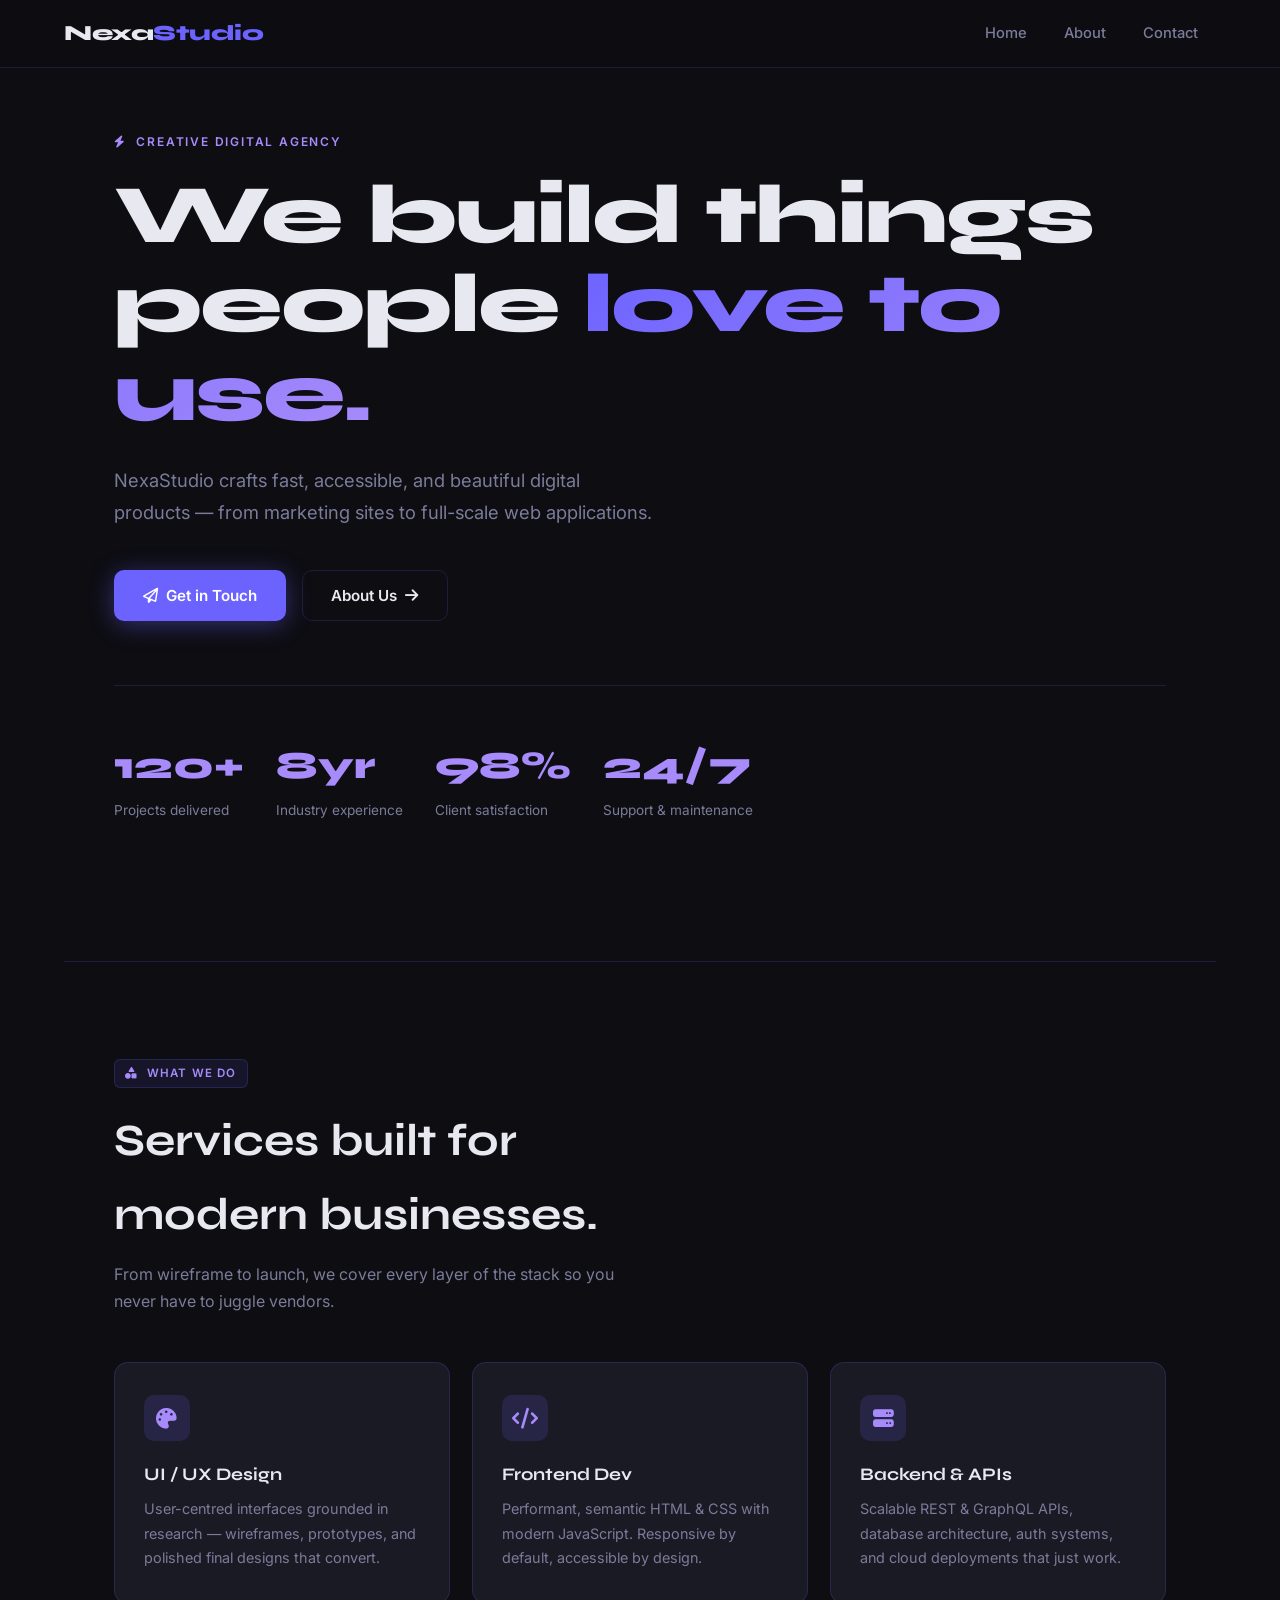
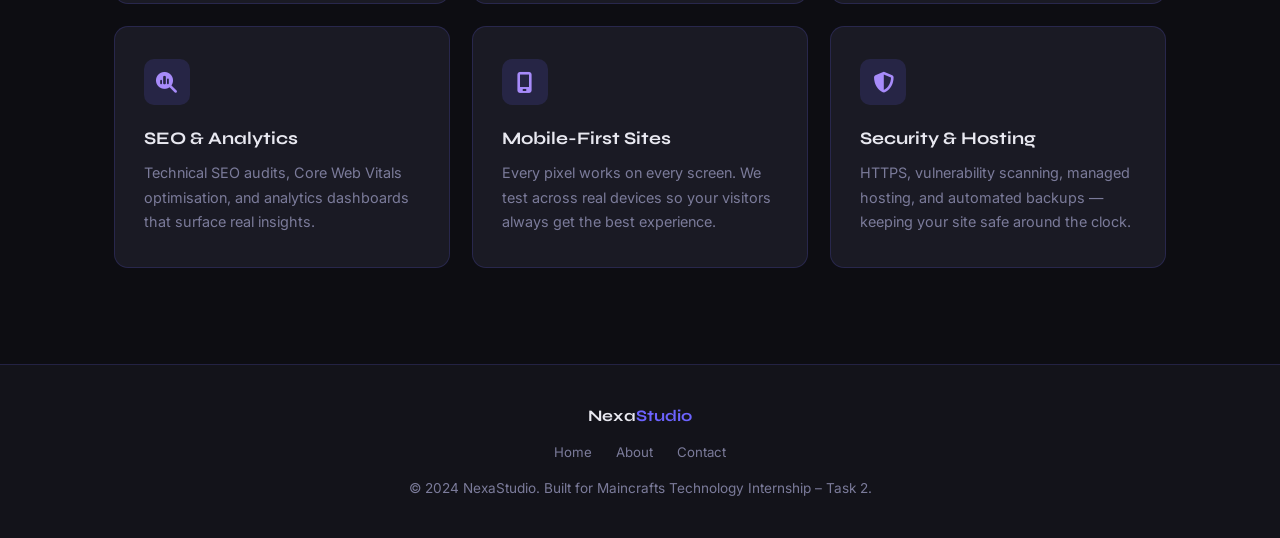
==== index.html @ 51364ab9 "first commit" ====
<!DOCTYPE html>
<html lang="en" data-page="home">
<head>
  <meta charset="UTF-8" />
  <meta name="viewport" content="width=device-width, initial-scale=1.0"/>
  <title>NexaStudio – Home</title>
  <link href="https://fonts.googleapis.com/css2?family=Syne:wght@400;600;700;800&family=Inter:wght@300;400;500&display=swap" rel="stylesheet"/>
  <link rel="stylesheet" href="https://cdnjs.cloudflare.com/ajax/libs/font-awesome/6.5.0/css/all.min.css"/>
  <link rel="stylesheet" href="style.css"/>
</head>
<body>

  <!-- ══════════ NAVBAR ══════════ -->
  <nav>
    <div class="nav-brand">Nexa<span>Studio</span></div>

    <button class="hamburger" id="hamburger" aria-label="Toggle menu">
      <span></span>
      <span></span>
      <span></span>
    </button>

    <ul class="nav-links" id="navLinks">
      <li><a href="index.html"   class="nav-link" data-page="home">Home</a></li>
      <li><a href="about.html"   class="nav-link" data-page="about">About</a></li>
      <li><a href="contact.html" class="nav-link" data-page="contact">Contact</a></li>
    </ul>
  </nav>

  <!-- ══════════ MAIN CONTENT ══════════ -->
  <main class="page">

    <!-- ── Hero ── -->
    <section class="hero">
      <span class="eyebrow">
        <i class="fa-solid fa-bolt"></i>&nbsp; Creative Digital Agency
      </span>

      <h1>
        We build things<br>
        people <span class="grad">love to use.</span>
      </h1>

      <p>
        NexaStudio crafts fast, accessible, and beautiful digital products —
        from marketing sites to full-scale web applications.
      </p>

      <div class="btn-row">
        <a href="contact.html" class="btn btn-primary">
          <i class="fa-regular fa-paper-plane"></i> Get in Touch
        </a>
        <a href="about.html" class="btn btn-ghost">
          About Us <i class="fa-solid fa-arrow-right"></i>
        </a>
      </div>

      <div class="stats">
        <div class="stat">
          <h3>120+</h3>
          <p>Projects delivered</p>
        </div>
        <div class="stat">
          <h3>8yr</h3>
          <p>Industry experience</p>
        </div>
        <div class="stat">
          <h3>98%</h3>
          <p>Client satisfaction</p>
        </div>
        <div class="stat">
          <h3>24/7</h3>
          <p>Support &amp; maintenance</p>
        </div>
      </div>
    </section>

    <div class="divider"></div>

    <!-- ── Services / Features ── -->
    <section>
      <div class="tag">
        <i class="fa-solid fa-shapes"></i>&nbsp; What we do
      </div>
      <h2 class="section-label">Services built for<br>modern businesses.</h2>
      <p class="section-sub">
        From wireframe to launch, we cover every layer of the stack so you never
        have to juggle vendors.
      </p>

      <div class="services-grid">
        <div class="card">
          <div class="card-icon"><i class="fa-solid fa-palette"></i></div>
          <h3>UI / UX Design</h3>
          <p>User-centred interfaces grounded in research — wireframes, prototypes,
             and polished final designs that convert.</p>
        </div>

        <div class="card">
          <div class="card-icon"><i class="fa-solid fa-code"></i></div>
          <h3>Frontend Dev</h3>
          <p>Performant, semantic HTML &amp; CSS with modern JavaScript.
             Responsive by default, accessible by design.</p>
        </div>

        <div class="card">
          <div class="card-icon"><i class="fa-solid fa-server"></i></div>
          <h3>Backend &amp; APIs</h3>
          <p>Scalable REST &amp; GraphQL APIs, database architecture, auth systems,
             and cloud deployments that just work.</p>
        </div>

        <div class="card">
          <div class="card-icon"><i class="fa-solid fa-magnifying-glass-chart"></i></div>
          <h3>SEO &amp; Analytics</h3>
          <p>Technical SEO audits, Core Web Vitals optimisation, and analytics
             dashboards that surface real insights.</p>
        </div>

        <div class="card">
          <div class="card-icon"><i class="fa-solid fa-mobile-screen"></i></div>
          <h3>Mobile-First Sites</h3>
          <p>Every pixel works on every screen. We test across real devices so your
             visitors always get the best experience.</p>
        </div>

        <div class="card">
          <div class="card-icon"><i class="fa-solid fa-shield-halved"></i></div>
          <h3>Security &amp; Hosting</h3>
          <p>HTTPS, vulnerability scanning, managed hosting, and automated backups —
             keeping your site safe around the clock.</p>
        </div>
      </div>
    </section>

  </main>

  <!-- ══════════ FOOTER ══════════ -->
  <footer>
    <p class="foot-brand">Nexa<span>Studio</span></p>
    <div class="foot-links">
      <a href="index.html">Home</a>
      <a href="about.html">About</a>
      <a href="contact.html">Contact</a>
    </div>
    <p>© 2024 NexaStudio. Built for Maincrafts Technology Internship – Task 2.</p>
  </footer>

  <script src="main.js"></script>
</body>
</html>
---- style.css ----
/* ═══════════════════════════════════════
   NexaStudio – Main Stylesheet
   style.css
═══════════════════════════════════════ */

*, *::before, *::after {
  box-sizing: border-box;
  margin: 0;
  padding: 0;
}

:root {
  --bg:       #0D0D12;
  --surface:  #13131A;
  --card:     #1A1A24;
  --accent:   #6C63FF;
  --accent2:  #A78BFA;
  --text:     #E8E8F0;
  --muted:    #7B7B9A;
  --border:   rgba(108, 99, 255, .18);
  --radius:   14px;
  --nav-h:    68px;
}

html {
  scroll-behavior: smooth;
}

body {
  background: var(--bg);
  color: var(--text);
  font-family: 'Inter', sans-serif;
  font-size: 16px;
  line-height: 1.65;
  min-height: 100vh;
}

/* ── NAVBAR ── */
nav {
  position: fixed;
  top: 0; left: 0; right: 0;
  height: var(--nav-h);
  background: rgba(13, 13, 18, .85);
  backdrop-filter: blur(14px);
  border-bottom: 1px solid var(--border);
  display: flex;
  align-items: center;
  padding: 0 clamp(1.2rem, 5vw, 4rem);
  z-index: 1000;
  justify-content: space-between;
}

.nav-brand {
  font-family: 'Syne', sans-serif;
  font-size: 1.35rem;
  font-weight: 800;
  color: var(--text);
  letter-spacing: -.5px;
}

.nav-brand span {
  color: var(--accent);
}

.nav-links {
  display: flex;
  gap: 0;
  list-style: none;
}

.nav-links a {
  display: block;
  padding: .45rem 1.15rem;
  border-radius: 8px;
  color: var(--muted);
  text-decoration: none;
  font-size: .92rem;
  font-weight: 500;
  transition: color .2s, background .2s;
  cursor: pointer;
}

.nav-links a:hover,
.nav-links a.active {
  color: var(--text);
  background: rgba(108, 99, 255, .12);
}

.nav-links a.active {
  color: var(--accent2);
}

/* Hamburger */
.hamburger {
  display: none;
  flex-direction: column;
  gap: 5px;
  cursor: pointer;
  background: none;
  border: none;
  padding: 6px;
}

.hamburger span {
  display: block;
  width: 22px;
  height: 2px;
  background: var(--text);
  border-radius: 2px;
  transition: transform .3s, opacity .3s;
}

.hamburger.open span:nth-child(1) { transform: translateY(7px) rotate(45deg); }
.hamburger.open span:nth-child(2) { opacity: 0; }
.hamburger.open span:nth-child(3) { transform: translateY(-7px) rotate(-45deg); }

@media (max-width: 640px) {
  .hamburger { display: flex; }

  .nav-links {
    position: fixed;
    top: var(--nav-h);
    left: 0; right: 0;
    background: var(--surface);
    border-bottom: 1px solid var(--border);
    flex-direction: column;
    padding: 1rem 1.5rem 1.5rem;
    display: none;
  }

  .nav-links.open { display: flex; }
  .nav-links a { padding: .7rem 1rem; font-size: 1rem; }
}

/* ── SHARED LAYOUT ── */
.page {
  padding-top: var(--nav-h);
  min-height: 100vh;
}

section {
  padding: clamp(3rem, 8vw, 6rem) clamp(1.2rem, 5vw, 5rem);
  max-width: 1180px;
  margin: 0 auto;
}

.divider {
  height: 1px;
  background: var(--border);
  margin: 0 clamp(1.2rem, 5vw, 5rem);
}

/* ── SHARED COMPONENTS ── */
.tag {
  display: inline-block;
  font-size: .72rem;
  font-weight: 600;
  letter-spacing: .1em;
  text-transform: uppercase;
  color: var(--accent2);
  background: rgba(108, 99, 255, .1);
  border: 1px solid rgba(108, 99, 255, .2);
  border-radius: 6px;
  padding: .25rem .65rem;
  margin-bottom: 1rem;
}

.section-label {
  font-family: 'Syne', sans-serif;
  font-size: clamp(1.8rem, 4vw, 2.8rem);
  font-weight: 700;
  color: var(--text);
  margin-bottom: .6rem;
}

.section-sub {
  color: var(--muted);
  max-width: 520px;
  margin-bottom: 3rem;
}

.btn {
  display: inline-flex;
  align-items: center;
  gap: .5rem;
  padding: .75rem 1.8rem;
  border-radius: 10px;
  font-size: .95rem;
  font-weight: 600;
  text-decoration: none;
  cursor: pointer;
  transition: transform .15s, box-shadow .15s;
  border: none;
  font-family: 'Inter', sans-serif;
}

.btn:hover { transform: translateY(-2px); }

.btn-primary {
  background: var(--accent);
  color: #fff;
  box-shadow: 0 4px 24px rgba(108, 99, 255, .4);
}

.btn-primary:hover {
  box-shadow: 0 8px 32px rgba(108, 99, 255, .55);
}

.btn-ghost {
  background: transparent;
  color: var(--text);
  border: 1.5px solid var(--border);
}

.btn-ghost:hover {
  border-color: var(--accent);
  color: var(--accent2);
}

/* ── CARD ── */
.card {
  background: var(--card);
  border: 1px solid var(--border);
  border-radius: var(--radius);
  padding: 2rem 1.8rem;
  transition: border-color .2s, transform .2s;
}

.card:hover {
  border-color: var(--accent);
  transform: translateY(-4px);
}

.card-icon {
  width: 46px;
  height: 46px;
  background: rgba(108, 99, 255, .15);
  border-radius: 10px;
  display: flex;
  align-items: center;
  justify-content: center;
  font-size: 1.3rem;
  color: var(--accent2);
  margin-bottom: 1.2rem;
}

.card h3 {
  font-family: 'Syne', sans-serif;
  font-size: 1.1rem;
  font-weight: 700;
  margin-bottom: .5rem;
}

.card p {
  font-size: .9rem;
  color: var(--muted);
  line-height: 1.7;
}

/* ── FOOTER ── */
footer {
  background: var(--surface);
  border-top: 1px solid var(--border);
  padding: 2.4rem clamp(1.2rem, 5vw, 5rem);
  text-align: center;
}

.foot-brand {
  font-family: 'Syne', sans-serif;
  font-weight: 700;
  font-size: 1rem;
  color: var(--text);
  margin-bottom: .4rem;
}

.foot-brand span { color: var(--accent); }

.foot-links {
  display: flex;
  justify-content: center;
  gap: 1.5rem;
  margin: .8rem 0;
}

.foot-links a {
  color: var(--muted);
  font-size: .83rem;
  text-decoration: none;
  transition: color .2s;
  cursor: pointer;
}

.foot-links a:hover { color: var(--accent2); }

footer p {
  color: var(--muted);
  font-size: .85rem;
}

/* ════════════════════
   HOME PAGE
════════════════════ */

.hero {
  min-height: calc(100vh - var(--nav-h));
  display: flex;
  flex-direction: column;
  justify-content: center;
  padding-top: clamp(2rem, 6vw, 4rem);
}

.eyebrow {
  display: inline-block;
  font-size: .75rem;
  font-weight: 600;
  letter-spacing: .15em;
  text-transform: uppercase;
  color: var(--accent2);
  margin-bottom: 1.2rem;
}

.hero h1 {
  font-family: 'Syne', sans-serif;
  font-size: clamp(2.6rem, 7vw, 5.2rem);
  font-weight: 800;
  line-height: 1.07;
  letter-spacing: -2px;
  color: var(--text);
}

.hero h1 .grad {
  background: linear-gradient(135deg, var(--accent), var(--accent2));
  -webkit-background-clip: text;
  -webkit-text-fill-color: transparent;
  background-clip: text;
}

.hero p {
  margin: 1.6rem 0 2.6rem;
  font-size: clamp(.97rem, 2.2vw, 1.15rem);
  color: var(--muted);
  max-width: 540px;
  line-height: 1.75;
}

.btn-row {
  display: flex;
  gap: 1rem;
  flex-wrap: wrap;
}

.stats {
  display: flex;
  flex-wrap: wrap;
  gap: 2rem;
  margin-top: 4rem;
  padding-top: 3rem;
  border-top: 1px solid var(--border);
}

.stat h3 {
  font-family: 'Syne', sans-serif;
  font-size: 2.4rem;
  font-weight: 800;
  color: var(--accent2);
}

.stat p {
  font-size: .85rem;
  color: var(--muted);
  margin-top: .15rem;
}

.services-grid {
  display: grid;
  grid-template-columns: repeat(auto-fit, minmax(260px, 1fr));
  gap: 1.4rem;
}

/* ════════════════════
   ABOUT PAGE
════════════════════ */

.about-grid {
  display: grid;
  grid-template-columns: 1fr 1fr;
  gap: 4rem;
  align-items: center;
}

@media (max-width: 720px) {
  .about-grid { grid-template-columns: 1fr; gap: 2.5rem; }
}

.about-visual {
  position: relative;
  aspect-ratio: 4 / 4.5;
  border-radius: var(--radius);
  background: var(--card);
  border: 1px solid var(--border);
  overflow: hidden;
  display: flex;
  align-items: center;
  justify-content: center;
}

.about-visual::before {
  content: '';
  position: absolute;
  width: 220px;
  height: 220px;
  border-radius: 50%;
  background: radial-gradient(circle, rgba(108,99,255,.25), transparent 70%);
  top: 50%; left: 50%;
  transform: translate(-50%, -50%);
}

.about-visual-inner {
  text-align: center;
  position: relative;
  z-index: 1;
}

.about-visual-inner i {
  font-size: 5rem;
  color: var(--accent);
  opacity: .4;
}

.about-visual-inner p {
  color: var(--muted);
  font-size: .85rem;
  margin-top: 1rem;
}

.about-body h2 {
  font-family: 'Syne', sans-serif;
  font-size: clamp(1.8rem, 3.5vw, 2.5rem);
  font-weight: 800;
  line-height: 1.15;
  margin-bottom: 1.2rem;
}

.about-body h2 em {
  font-style: normal;
  color: var(--accent2);
}

.about-body p {
  color: var(--muted);
  margin-bottom: 1rem;
  font-size: .97rem;
}

.values-grid {
  display: grid;
  grid-template-columns: repeat(auto-fit, minmax(200px, 1fr));
  gap: 1.2rem;
  margin-top: 1.5rem;
}

.value-item {
  background: var(--card);
  border: 1px solid var(--border);
  border-radius: var(--radius);
  padding: 1.5rem 1.3rem;
}

.value-item i {
  color: var(--accent2);
  margin-bottom: .8rem;
  font-size: 1.3rem;
  display: block;
}

.value-item h4 {
  font-family: 'Syne', sans-serif;
  font-size: .97rem;
  font-weight: 700;
  margin-bottom: .3rem;
}

.value-item p {
  font-size: .83rem;
  color: var(--muted);
}

.team-grid {
  display: grid;
  grid-template-columns: repeat(auto-fit, minmax(200px, 1fr));
  gap: 1.3rem;
  margin-top: 3.5rem;
}

.team-card {
  background: var(--card);
  border: 1px solid var(--border);
  border-radius: var(--radius);
  padding: 1.8rem 1.4rem;
  text-align: center;
  transition: border-color .2s, transform .2s;
}

.team-card:hover {
  border-color: var(--accent);
  transform: translateY(-3px);
}

.avatar {
  width: 70px;
  height: 70px;
  border-radius: 50%;
  background: rgba(108, 99, 255, .15);
  display: flex;
  align-items: center;
  justify-content: center;
  margin: 0 auto 1rem;
  font-size: 1.8rem;
  color: var(--accent2);
}

.team-card h4 {
  font-family: 'Syne', sans-serif;
  font-size: 1rem;
  font-weight: 700;
}

.team-card span {
  font-size: .8rem;
  color: var(--muted);
}

/* ════════════════════
   CONTACT PAGE
════════════════════ */

.contact-wrap {
  display: grid;
  grid-template-columns: 1fr 1.4fr;
  gap: 3.5rem;
  align-items: start;
}

@media (max-width: 720px) {
  .contact-wrap { grid-template-columns: 1fr; }
}

.contact-info h2 {
  font-family: 'Syne', sans-serif;
  font-size: clamp(1.8rem, 3.5vw, 2.4rem);
  font-weight: 800;
  margin-bottom: .8rem;
}

.contact-info > p {
  color: var(--muted);
  margin-bottom: 2rem;
  font-size: .96rem;
}

.info-item {
  display: flex;
  gap: 1rem;
  align-items: flex-start;
  margin-bottom: 1.4rem;
}

.info-icon {
  width: 40px;
  height: 40px;
  border-radius: 9px;
  background: rgba(108, 99, 255, .12);
  display: flex;
  align-items: center;
  justify-content: center;
  color: var(--accent2);
  font-size: 1rem;
  flex-shrink: 0;
}

.info-item div h5 {
  font-size: .88rem;
  font-weight: 600;
  color: var(--text);
}

.info-item div p {
  font-size: .83rem;
  color: var(--muted);
}

/* Form Card */
.form-card {
  background: var(--card);
  border: 1px solid var(--border);
  border-radius: var(--radius);
  padding: 2.2rem;
}

.form-card h3 {
  font-family: 'Syne', sans-serif;
  font-size: 1.2rem;
  font-weight: 700;
  margin-bottom: 1.6rem;
}

.form-row {
  display: grid;
  grid-template-columns: 1fr 1fr;
  gap: 1rem;
}

@media (max-width: 480px) {
  .form-row { grid-template-columns: 1fr; }
}

.form-group {
  margin-bottom: 1.1rem;
}

.form-group label {
  display: block;
  font-size: .82rem;
  font-weight: 600;
  color: var(--muted);
  margin-bottom: .4rem;
  letter-spacing: .04em;
}

.form-group input,
.form-group select,
.form-group textarea {
  width: 100%;
  background: var(--bg);
  border: 1.5px solid var(--border);
  border-radius: 9px;
  padding: .72rem 1rem;
  color: var(--text);
  font-family: 'Inter', sans-serif;
  font-size: .93rem;
  outline: none;
  transition: border-color .2s;
}

.form-group input:focus,
.form-group textarea:focus,
.form-group select:focus {
  border-color: var(--accent);
}

.form-group textarea {
  resize: vertical;
  min-height: 120px;
}

.form-group select option {
  background: var(--surface);
}

/* Validation states */
.form-group input.error,
.form-group textarea.error {
  border-color: #f87171;
}

.err-msg {
  display: none;
  font-size: .78rem;
  color: #f87171;
  margin-top: .3rem;
}

.err-msg.show {
  display: block;
}

/* Success banner */
.success-banner {
  display: none;
  background: rgba(52, 211, 153, .1);
  border: 1.5px solid rgba(52, 211, 153, .35);
  border-radius: 10px;
  padding: 1.1rem 1.3rem;
  color: #34d399;
  font-size: .93rem;
  margin-bottom: 1.3rem;
  align-items: center;
  gap: .7rem;
}

.success-banner.show {
  display: flex;
}

/* ── Reduced motion ── */
@media (prefers-reduced-motion: reduce) {
  *, *::before, *::after {
    transition: none !important;
    animation: none !important;
  }
}
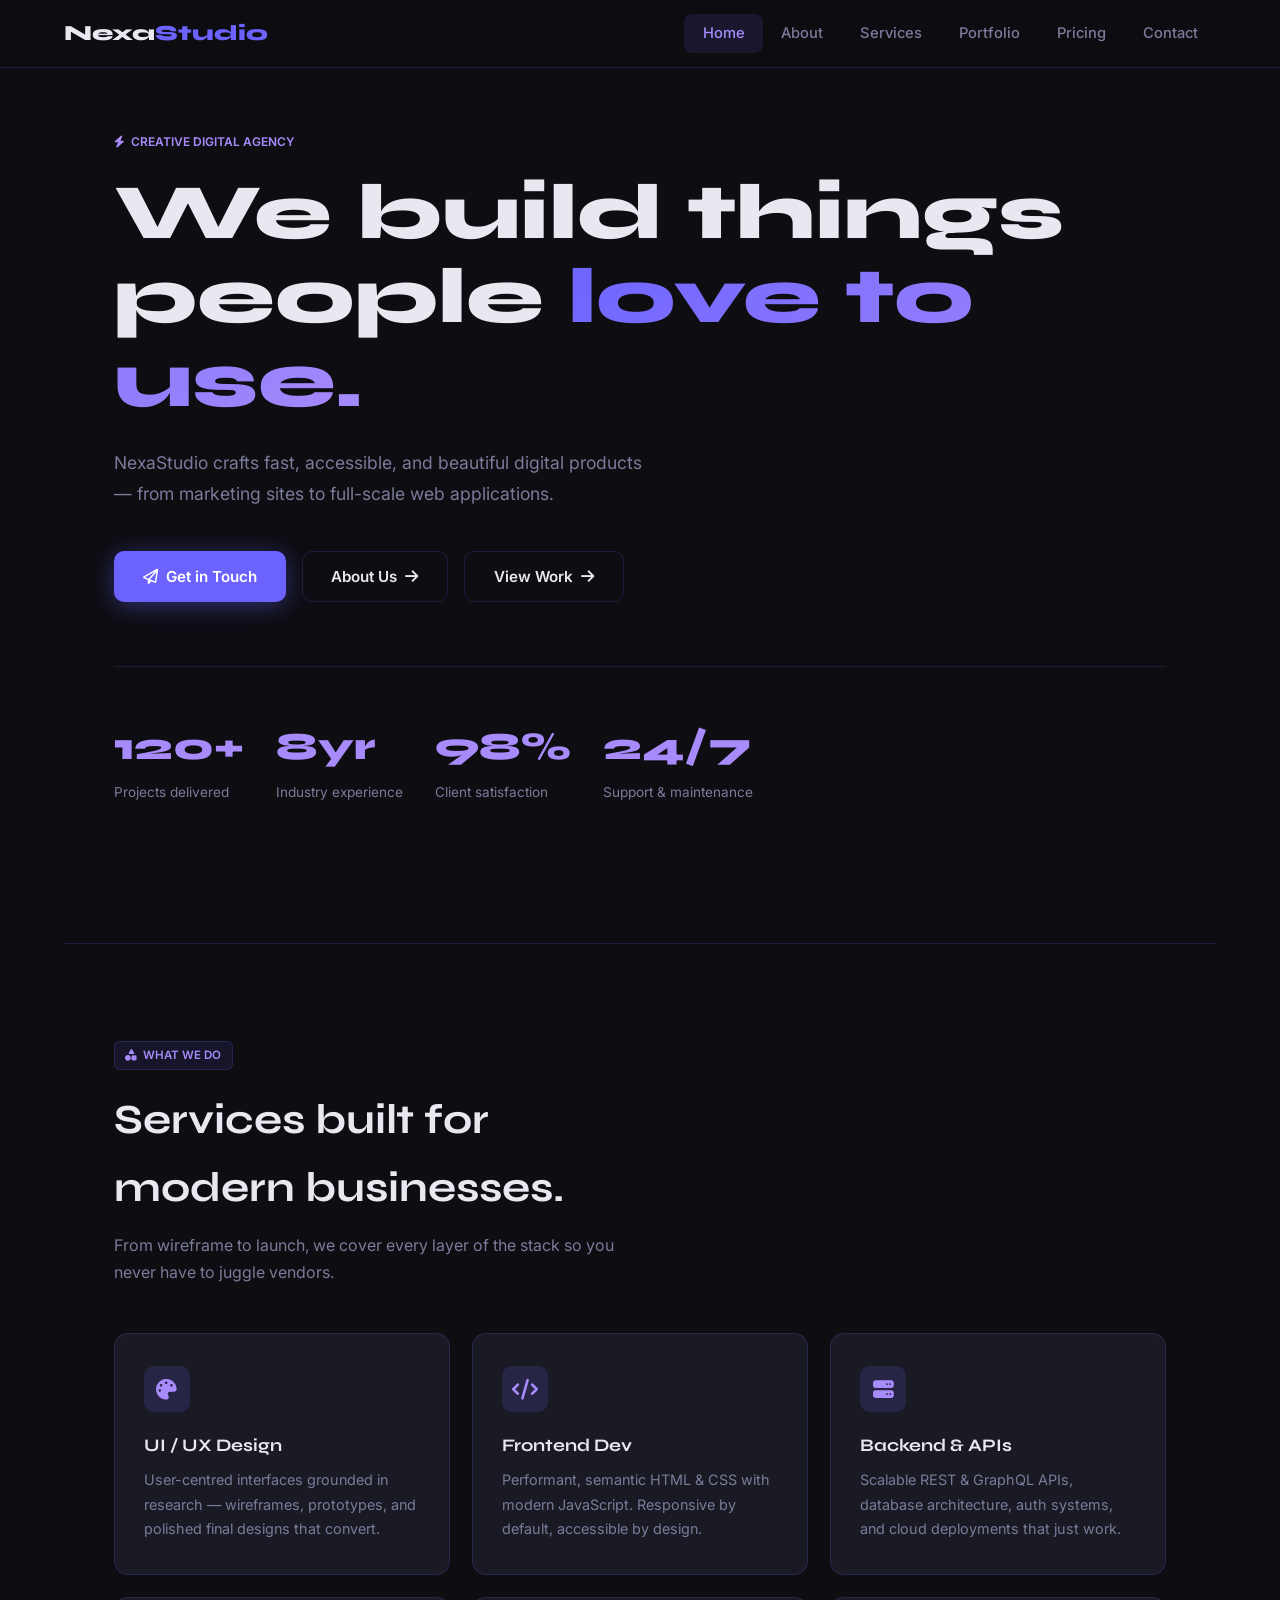
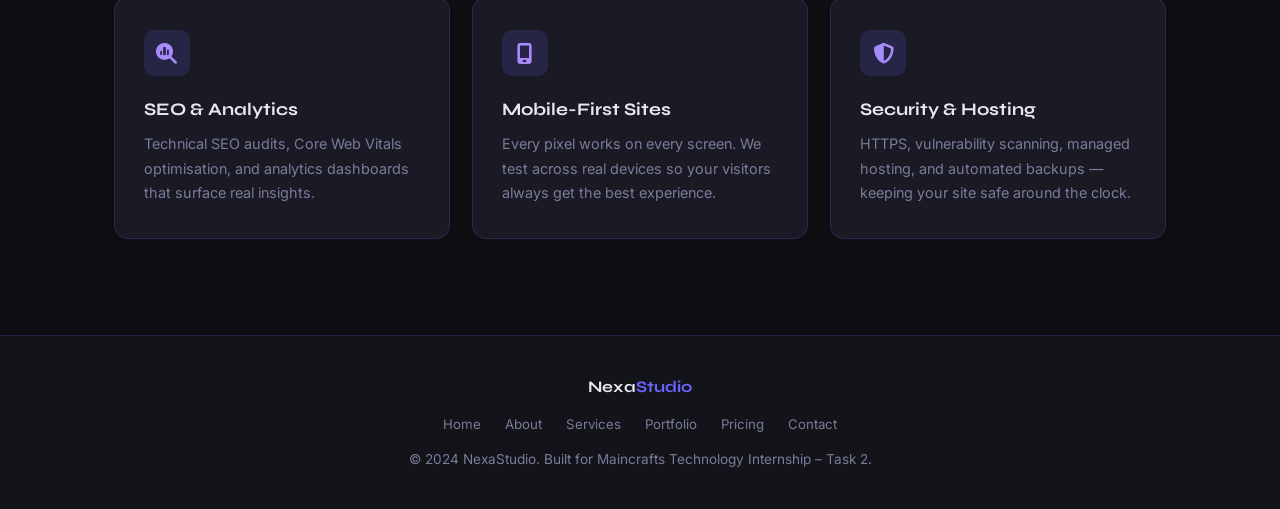
==== commit 933e8e6e: "added new pages" ====
--- a/index.html
+++ b/index.html
@@ -12,7 +12,7 @@
 
   <!-- ══════════ NAVBAR ══════════ -->
   <nav>
-    <div class="nav-brand">Nexa<span>Studio</span></div>
+    <a class="nav-brand" href="index.html">Nexa<span>Studio</span></a>
 
     <button class="hamburger" id="hamburger" aria-label="Toggle menu">
       <span></span>
@@ -23,6 +23,9 @@
     <ul class="nav-links" id="navLinks">
       <li><a href="index.html"   class="nav-link" data-page="home">Home</a></li>
       <li><a href="about.html"   class="nav-link" data-page="about">About</a></li>
+      <li><a href="services.html" class="nav-link" data-page="services">Services</a></li>
+      <li><a href="portfolio.html" class="nav-link" data-page="portfolio">Portfolio</a></li>
+      <li><a href="pricing.html" class="nav-link" data-page="pricing">Pricing</a></li>
       <li><a href="contact.html" class="nav-link" data-page="contact">Contact</a></li>
     </ul>
   </nav>
@@ -52,6 +55,9 @@
         </a>
         <a href="about.html" class="btn btn-ghost">
           About Us <i class="fa-solid fa-arrow-right"></i>
+        </a>
+        <a href="portfolio.html" class="btn btn-ghost">
+          View Work <i class="fa-solid fa-arrow-right"></i>
         </a>
       </div>
 
@@ -141,6 +147,9 @@
     <div class="foot-links">
       <a href="index.html">Home</a>
       <a href="about.html">About</a>
+      <a href="services.html">Services</a>
+      <a href="portfolio.html">Portfolio</a>
+      <a href="pricing.html">Pricing</a>
       <a href="contact.html">Contact</a>
     </div>
     <p>© 2024 NexaStudio. Built for Maincrafts Technology Internship – Task 2.</p>
@@ -148,4 +157,4 @@
 
   <script src="main.js"></script>
 </body>
-</html>+</html>
--- a/style.css
+++ b/style.css
@@ -15,6 +15,9 @@
   --card:     #1A1A24;
   --accent:   #6C63FF;
   --accent2:  #A78BFA;
+  --cyan:     #38BDF8;
+  --green:    #34D399;
+  --amber:    #FBBF24;
   --text:     #E8E8F0;
   --muted:    #7B7B9A;
   --border:   rgba(108, 99, 255, .18);
@@ -55,7 +58,8 @@
   font-size: 1.35rem;
   font-weight: 800;
   color: var(--text);
-  letter-spacing: -.5px;
+  letter-spacing: 0;
+  text-decoration: none;
 }
 
 .nav-brand span {
@@ -114,7 +118,7 @@
 .hamburger.open span:nth-child(2) { opacity: 0; }
 .hamburger.open span:nth-child(3) { transform: translateY(-7px) rotate(-45deg); }
 
-@media (max-width: 640px) {
+@media (max-width: 860px) {
   .hamburger { display: flex; }
 
   .nav-links {
@@ -155,7 +159,7 @@
   display: inline-block;
   font-size: .72rem;
   font-weight: 600;
-  letter-spacing: .1em;
+  letter-spacing: 0;
   text-transform: uppercase;
   color: var(--accent2);
   background: rgba(108, 99, 255, .1);
@@ -167,7 +171,7 @@
 
 .section-label {
   font-family: 'Syne', sans-serif;
-  font-size: clamp(1.8rem, 4vw, 2.8rem);
+  font-size: 2.6rem;
   font-weight: 700;
   color: var(--text);
   margin-bottom: .6rem;
@@ -278,6 +282,7 @@
 .foot-links {
   display: flex;
   justify-content: center;
+  flex-wrap: wrap;
   gap: 1.5rem;
   margin: .8rem 0;
 }
@@ -313,7 +318,7 @@
   display: inline-block;
   font-size: .75rem;
   font-weight: 600;
-  letter-spacing: .15em;
+  letter-spacing: 0;
   text-transform: uppercase;
   color: var(--accent2);
   margin-bottom: 1.2rem;
@@ -321,10 +326,10 @@
 
 .hero h1 {
   font-family: 'Syne', sans-serif;
-  font-size: clamp(2.6rem, 7vw, 5.2rem);
+  font-size: 4.9rem;
   font-weight: 800;
   line-height: 1.07;
-  letter-spacing: -2px;
+  letter-spacing: 0;
   color: var(--text);
 }
 
@@ -337,7 +342,7 @@
 
 .hero p {
   margin: 1.6rem 0 2.6rem;
-  font-size: clamp(.97rem, 2.2vw, 1.15rem);
+  font-size: 1.1rem;
   color: var(--muted);
   max-width: 540px;
   line-height: 1.75;
@@ -435,7 +440,7 @@
 
 .about-body h2 {
   font-family: 'Syne', sans-serif;
-  font-size: clamp(1.8rem, 3.5vw, 2.5rem);
+  font-size: 2.4rem;
   font-weight: 800;
   line-height: 1.15;
   margin-bottom: 1.2rem;
@@ -547,7 +552,7 @@
 
 .contact-info h2 {
   font-family: 'Syne', sans-serif;
-  font-size: clamp(1.8rem, 3.5vw, 2.4rem);
+  font-size: 2.35rem;
   font-weight: 800;
   margin-bottom: .8rem;
 }
@@ -624,7 +629,7 @@
   font-weight: 600;
   color: var(--muted);
   margin-bottom: .4rem;
-  letter-spacing: .04em;
+  letter-spacing: 0;
 }
 
 .form-group input,
@@ -692,10 +697,337 @@
   display: flex;
 }
 
+/* ════════════════════
+   EXTRA PAGES
+════════════════════ */
+
+.page-hero {
+  padding-top: clamp(4rem, 10vw, 7rem);
+  padding-bottom: clamp(3rem, 7vw, 5rem);
+}
+
+.page-hero h1 {
+  font-family: 'Syne', sans-serif;
+  font-size: 4.2rem;
+  font-weight: 800;
+  line-height: 1.08;
+  max-width: 900px;
+  color: var(--text);
+}
+
+.page-hero p {
+  color: var(--muted);
+  font-size: 1.08rem;
+  max-width: 640px;
+  margin: 1.4rem 0 2.2rem;
+}
+
+.detail-grid,
+.work-grid,
+.pricing-grid,
+.faq-grid,
+.process-steps {
+  display: grid;
+  gap: 1.35rem;
+}
+
+.detail-grid {
+  grid-template-columns: repeat(auto-fit, minmax(245px, 1fr));
+}
+
+.detail-card,
+.work-card,
+.price-card,
+.faq-item,
+.process-step {
+  background: var(--card);
+  border: 1px solid var(--border);
+  border-radius: var(--radius);
+}
+
+.detail-card,
+.price-card {
+  padding: 2rem 1.7rem;
+}
+
+.detail-card {
+  transition: transform .2s, border-color .2s;
+}
+
+.detail-card:hover,
+.work-card:hover,
+.price-card:hover {
+  transform: translateY(-4px);
+  border-color: rgba(255, 255, 255, .18);
+}
+
+.detail-card h3,
+.work-card h3,
+.price-card h3,
+.faq-item h3,
+.process-step h3,
+.cta-band h3 {
+  font-family: 'Syne', sans-serif;
+  font-weight: 700;
+}
+
+.detail-card h3,
+.work-card h3,
+.price-card h3 {
+  font-size: 1.12rem;
+  margin-bottom: .55rem;
+}
+
+.detail-card p,
+.work-card p,
+.price-card p,
+.faq-item p,
+.process-step p {
+  color: var(--muted);
+  font-size: .9rem;
+}
+
+.mini-list,
+.included-list {
+  list-style: none;
+  margin-top: 1.3rem;
+}
+
+.mini-list li,
+.included-list li {
+  color: var(--text);
+  font-size: .86rem;
+  margin-bottom: .55rem;
+  display: flex;
+  gap: .55rem;
+  align-items: center;
+}
+
+.mini-list li::before,
+.included-list li::before {
+  content: '';
+  width: 7px;
+  height: 7px;
+  border-radius: 50%;
+  background: var(--accent2);
+  flex: 0 0 auto;
+}
+
+.accent-cyan .card-icon,
+.work-thumb.accent-cyan {
+  color: var(--cyan);
+  background: rgba(56, 189, 248, .13);
+}
+
+.accent-green .card-icon,
+.work-thumb.accent-green {
+  color: var(--green);
+  background: rgba(52, 211, 153, .13);
+}
+
+.accent-amber .card-icon,
+.work-thumb.accent-amber {
+  color: var(--amber);
+  background: rgba(251, 191, 36, .13);
+}
+
+.accent-violet .card-icon,
+.work-thumb.accent-violet {
+  color: var(--accent2);
+  background: rgba(167, 139, 250, .14);
+}
+
+.process-steps {
+  grid-template-columns: repeat(auto-fit, minmax(210px, 1fr));
+  margin-top: 2.3rem;
+}
+
+.process-step {
+  padding: 1.6rem 1.4rem;
+}
+
+.process-step span {
+  display: inline-flex;
+  color: var(--accent2);
+  font-family: 'Syne', sans-serif;
+  font-size: .85rem;
+  font-weight: 800;
+  margin-bottom: .9rem;
+}
+
+.process-step h3 {
+  font-size: 1rem;
+  margin-bottom: .45rem;
+}
+
+.work-grid {
+  grid-template-columns: repeat(auto-fit, minmax(250px, 1fr));
+}
+
+.work-card {
+  overflow: hidden;
+  transition: transform .2s, border-color .2s;
+}
+
+.work-thumb {
+  min-height: 150px;
+  display: flex;
+  align-items: center;
+  justify-content: center;
+  font-size: 3rem;
+  border-bottom: 1px solid var(--border);
+}
+
+.work-card .work-meta,
+.work-card h3,
+.work-card p {
+  margin-left: 1.4rem;
+  margin-right: 1.4rem;
+}
+
+.work-meta {
+  color: var(--accent2);
+  font-size: .72rem;
+  font-weight: 700;
+  letter-spacing: 0;
+  text-transform: uppercase;
+  margin-top: 1.35rem;
+  margin-bottom: .45rem;
+}
+
+.work-card p {
+  margin-bottom: 1.5rem;
+}
+
+.compact-stats {
+  margin-top: 2rem;
+}
+
+.cta-band {
+  display: flex;
+  justify-content: space-between;
+  align-items: center;
+  gap: 1rem;
+  padding: 1.6rem 0 0;
+  margin-top: 2rem;
+  border-top: 1px solid var(--border);
+}
+
+.cta-band h3 {
+  font-size: 1.55rem;
+}
+
+.pricing-grid {
+  grid-template-columns: repeat(auto-fit, minmax(260px, 1fr));
+  align-items: stretch;
+}
+
+.price-card {
+  display: flex;
+  flex-direction: column;
+  transition: transform .2s, border-color .2s;
+}
+
+.price-card.featured {
+  border-color: rgba(108, 99, 255, .7);
+  box-shadow: 0 0 34px rgba(108, 99, 255, .16);
+}
+
+.price-head {
+  display: flex;
+  align-items: center;
+  justify-content: space-between;
+  margin-bottom: 1rem;
+}
+
+.plan-name {
+  color: var(--accent2);
+  font-size: .75rem;
+  font-weight: 800;
+  letter-spacing: 0;
+  text-transform: uppercase;
+}
+
+.price-head i {
+  color: var(--accent2);
+}
+
+.price {
+  color: var(--text) !important;
+  font-family: 'Syne', sans-serif;
+  font-size: 2.75rem !important;
+  font-weight: 800;
+  line-height: 1;
+  margin: .9rem 0 .8rem;
+}
+
+.plan-copy {
+  min-height: 4.5rem;
+}
+
+.included-list {
+  border-top: 1px solid var(--border);
+  padding-top: 1.25rem;
+  margin-bottom: 1.4rem;
+}
+
+.price-card .btn {
+  justify-content: center;
+  margin-top: auto;
+}
+
+.faq-grid {
+  grid-template-columns: repeat(auto-fit, minmax(260px, 1fr));
+  margin-top: 2rem;
+}
+
+.faq-item {
+  padding: 1.45rem;
+}
+
+.faq-item h3 {
+  font-size: 1rem;
+  margin-bottom: .55rem;
+}
+
+@media (max-width: 620px) {
+  .hero h1 {
+    font-size: 3rem;
+  }
+
+  .hero p,
+  .page-hero p {
+    font-size: 1rem;
+  }
+
+  .section-label,
+  .about-body h2,
+  .contact-info h2 {
+    font-size: 2rem;
+  }
+
+  .page-hero h1 {
+    font-size: 2.6rem;
+  }
+
+  .price {
+    font-size: 2.25rem !important;
+  }
+
+  .cta-band {
+    align-items: flex-start;
+    flex-direction: column;
+  }
+
+  .price-card {
+    padding: 1.7rem 1.35rem;
+  }
+}
+
 /* ── Reduced motion ── */
 @media (prefers-reduced-motion: reduce) {
   *, *::before, *::after {
     transition: none !important;
     animation: none !important;
   }
-}+}
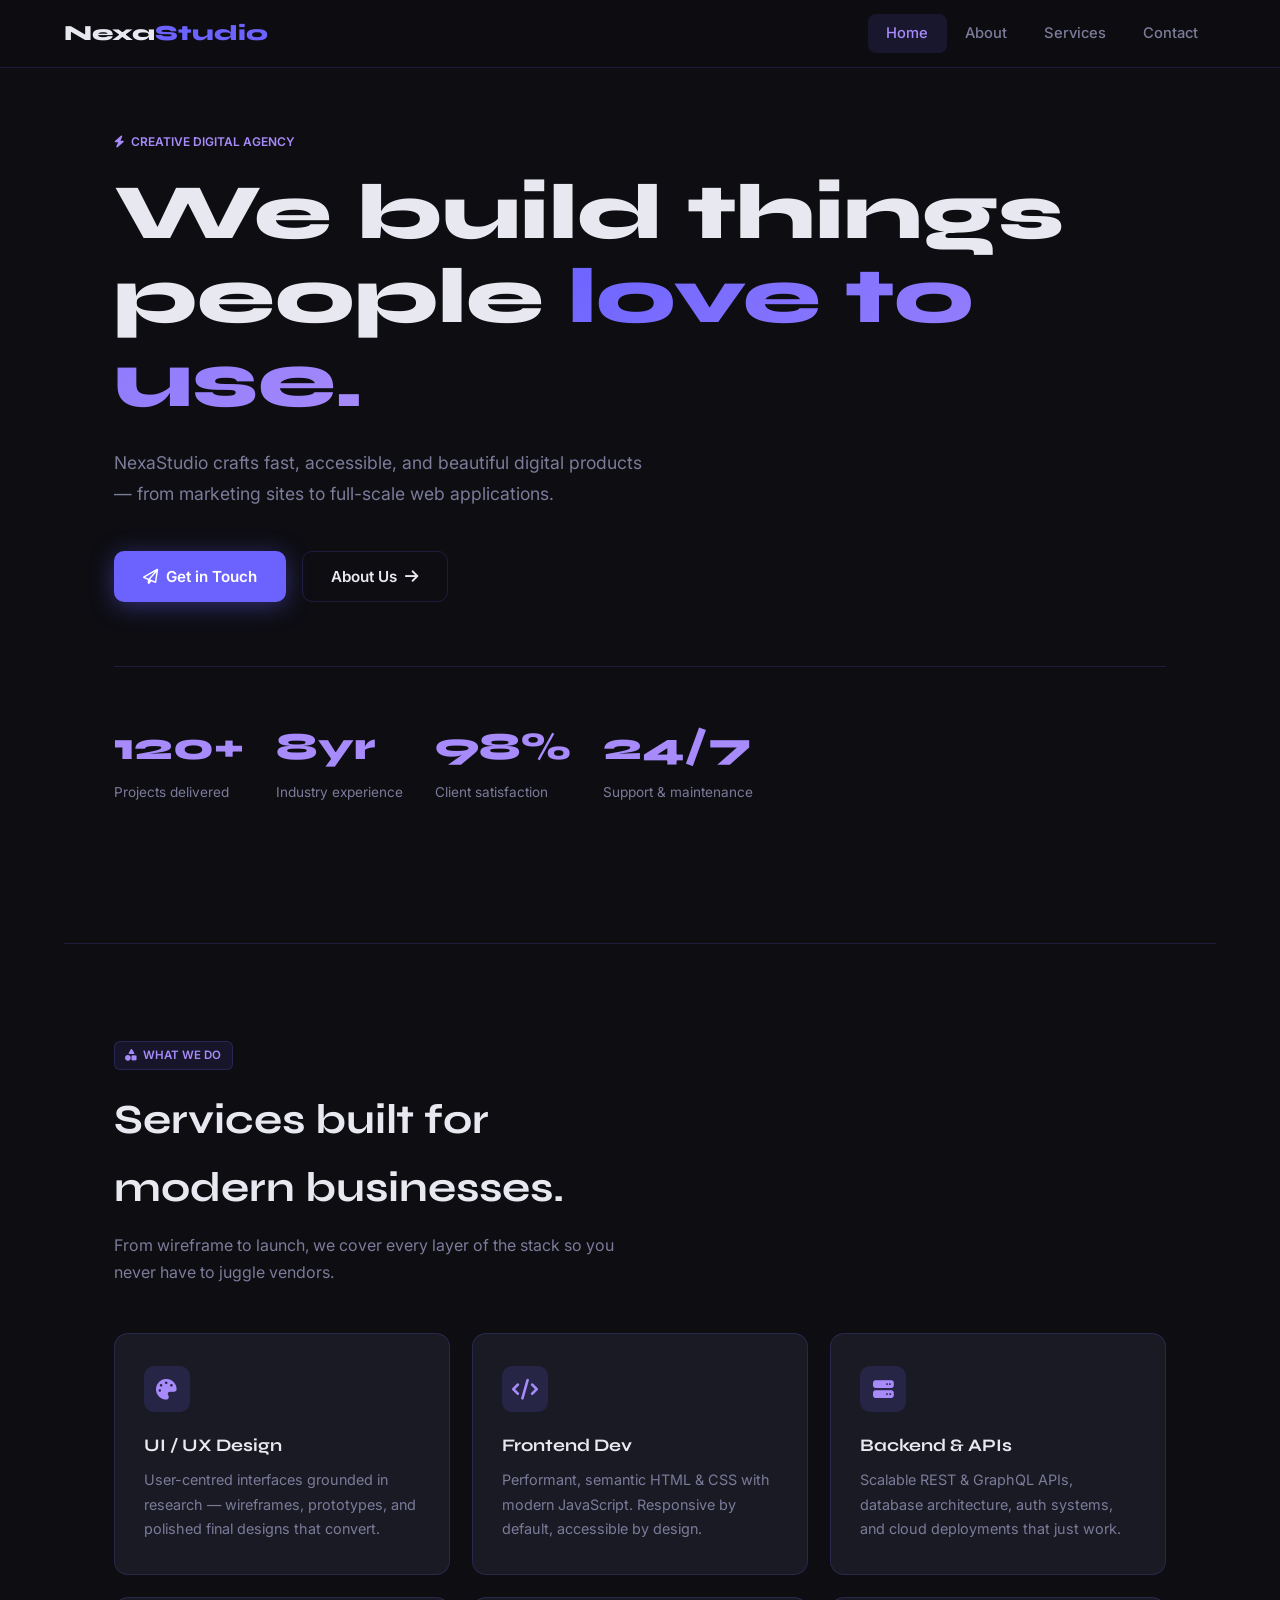
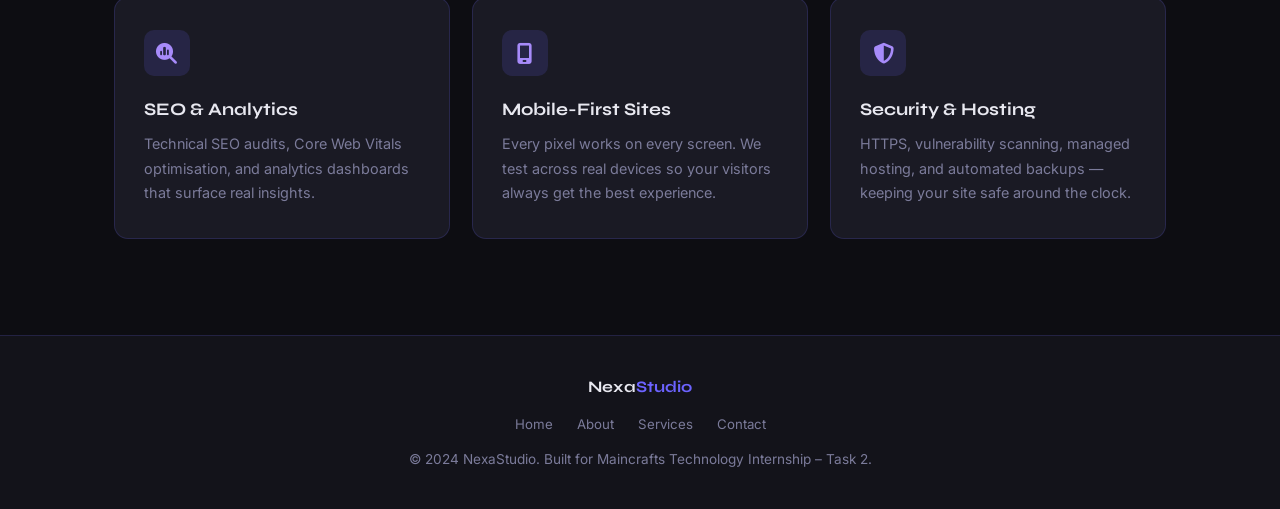
==== commit 6f936017: "remove page" ====
--- a/index.html
+++ b/index.html
@@ -24,8 +24,6 @@
       <li><a href="index.html"   class="nav-link" data-page="home">Home</a></li>
       <li><a href="about.html"   class="nav-link" data-page="about">About</a></li>
       <li><a href="services.html" class="nav-link" data-page="services">Services</a></li>
-      <li><a href="portfolio.html" class="nav-link" data-page="portfolio">Portfolio</a></li>
-      <li><a href="pricing.html" class="nav-link" data-page="pricing">Pricing</a></li>
       <li><a href="contact.html" class="nav-link" data-page="contact">Contact</a></li>
     </ul>
   </nav>
@@ -55,9 +53,6 @@
         </a>
         <a href="about.html" class="btn btn-ghost">
           About Us <i class="fa-solid fa-arrow-right"></i>
-        </a>
-        <a href="portfolio.html" class="btn btn-ghost">
-          View Work <i class="fa-solid fa-arrow-right"></i>
         </a>
       </div>
 
@@ -148,8 +143,6 @@
       <a href="index.html">Home</a>
       <a href="about.html">About</a>
       <a href="services.html">Services</a>
-      <a href="portfolio.html">Portfolio</a>
-      <a href="pricing.html">Pricing</a>
       <a href="contact.html">Contact</a>
     </div>
     <p>© 2024 NexaStudio. Built for Maincrafts Technology Internship – Task 2.</p>
--- a/style.css
+++ b/style.css
@@ -723,9 +723,6 @@
 }
 
 .detail-grid,
-.work-grid,
-.pricing-grid,
-.faq-grid,
 .process-steps {
   display: grid;
   gap: 1.35rem;
@@ -736,17 +733,13 @@
 }
 
 .detail-card,
-.work-card,
-.price-card,
-.faq-item,
 .process-step {
   background: var(--card);
   border: 1px solid var(--border);
   border-radius: var(--radius);
 }
 
-.detail-card,
-.price-card {
+.detail-card {
   padding: 2rem 1.7rem;
 }
 
@@ -754,47 +747,34 @@
   transition: transform .2s, border-color .2s;
 }
 
-.detail-card:hover,
-.work-card:hover,
-.price-card:hover {
+.detail-card:hover {
   transform: translateY(-4px);
   border-color: rgba(255, 255, 255, .18);
 }
 
 .detail-card h3,
-.work-card h3,
-.price-card h3,
-.faq-item h3,
-.process-step h3,
-.cta-band h3 {
+.process-step h3 {
   font-family: 'Syne', sans-serif;
   font-weight: 700;
 }
 
-.detail-card h3,
-.work-card h3,
-.price-card h3 {
+.detail-card h3 {
   font-size: 1.12rem;
   margin-bottom: .55rem;
 }
 
 .detail-card p,
-.work-card p,
-.price-card p,
-.faq-item p,
 .process-step p {
   color: var(--muted);
   font-size: .9rem;
 }
 
-.mini-list,
-.included-list {
+.mini-list {
   list-style: none;
   margin-top: 1.3rem;
 }
 
-.mini-list li,
-.included-list li {
+.mini-list li {
   color: var(--text);
   font-size: .86rem;
   margin-bottom: .55rem;
@@ -803,8 +783,7 @@
   align-items: center;
 }
 
-.mini-list li::before,
-.included-list li::before {
+.mini-list li::before {
   content: '';
   width: 7px;
   height: 7px;
@@ -813,26 +792,22 @@
   flex: 0 0 auto;
 }
 
-.accent-cyan .card-icon,
-.work-thumb.accent-cyan {
+.accent-cyan .card-icon {
   color: var(--cyan);
   background: rgba(56, 189, 248, .13);
 }
 
-.accent-green .card-icon,
-.work-thumb.accent-green {
+.accent-green .card-icon {
   color: var(--green);
   background: rgba(52, 211, 153, .13);
 }
 
-.accent-amber .card-icon,
-.work-thumb.accent-amber {
+.accent-amber .card-icon {
   color: var(--amber);
   background: rgba(251, 191, 36, .13);
 }
 
-.accent-violet .card-icon,
-.work-thumb.accent-violet {
+.accent-violet .card-icon {
   color: var(--accent2);
   background: rgba(167, 139, 250, .14);
 }
@@ -858,136 +833,6 @@
 .process-step h3 {
   font-size: 1rem;
   margin-bottom: .45rem;
-}
-
-.work-grid {
-  grid-template-columns: repeat(auto-fit, minmax(250px, 1fr));
-}
-
-.work-card {
-  overflow: hidden;
-  transition: transform .2s, border-color .2s;
-}
-
-.work-thumb {
-  min-height: 150px;
-  display: flex;
-  align-items: center;
-  justify-content: center;
-  font-size: 3rem;
-  border-bottom: 1px solid var(--border);
-}
-
-.work-card .work-meta,
-.work-card h3,
-.work-card p {
-  margin-left: 1.4rem;
-  margin-right: 1.4rem;
-}
-
-.work-meta {
-  color: var(--accent2);
-  font-size: .72rem;
-  font-weight: 700;
-  letter-spacing: 0;
-  text-transform: uppercase;
-  margin-top: 1.35rem;
-  margin-bottom: .45rem;
-}
-
-.work-card p {
-  margin-bottom: 1.5rem;
-}
-
-.compact-stats {
-  margin-top: 2rem;
-}
-
-.cta-band {
-  display: flex;
-  justify-content: space-between;
-  align-items: center;
-  gap: 1rem;
-  padding: 1.6rem 0 0;
-  margin-top: 2rem;
-  border-top: 1px solid var(--border);
-}
-
-.cta-band h3 {
-  font-size: 1.55rem;
-}
-
-.pricing-grid {
-  grid-template-columns: repeat(auto-fit, minmax(260px, 1fr));
-  align-items: stretch;
-}
-
-.price-card {
-  display: flex;
-  flex-direction: column;
-  transition: transform .2s, border-color .2s;
-}
-
-.price-card.featured {
-  border-color: rgba(108, 99, 255, .7);
-  box-shadow: 0 0 34px rgba(108, 99, 255, .16);
-}
-
-.price-head {
-  display: flex;
-  align-items: center;
-  justify-content: space-between;
-  margin-bottom: 1rem;
-}
-
-.plan-name {
-  color: var(--accent2);
-  font-size: .75rem;
-  font-weight: 800;
-  letter-spacing: 0;
-  text-transform: uppercase;
-}
-
-.price-head i {
-  color: var(--accent2);
-}
-
-.price {
-  color: var(--text) !important;
-  font-family: 'Syne', sans-serif;
-  font-size: 2.75rem !important;
-  font-weight: 800;
-  line-height: 1;
-  margin: .9rem 0 .8rem;
-}
-
-.plan-copy {
-  min-height: 4.5rem;
-}
-
-.included-list {
-  border-top: 1px solid var(--border);
-  padding-top: 1.25rem;
-  margin-bottom: 1.4rem;
-}
-
-.price-card .btn {
-  justify-content: center;
-  margin-top: auto;
-}
-
-.faq-grid {
-  grid-template-columns: repeat(auto-fit, minmax(260px, 1fr));
-  margin-top: 2rem;
-}
-
-.faq-item {
-  padding: 1.45rem;
-}
-
-.faq-item h3 {
-  font-size: 1rem;
-  margin-bottom: .55rem;
 }
 
 @media (max-width: 620px) {
@@ -1010,18 +855,6 @@
     font-size: 2.6rem;
   }
 
-  .price {
-    font-size: 2.25rem !important;
-  }
-
-  .cta-band {
-    align-items: flex-start;
-    flex-direction: column;
-  }
-
-  .price-card {
-    padding: 1.7rem 1.35rem;
-  }
 }
 
 /* ── Reduced motion ── */
